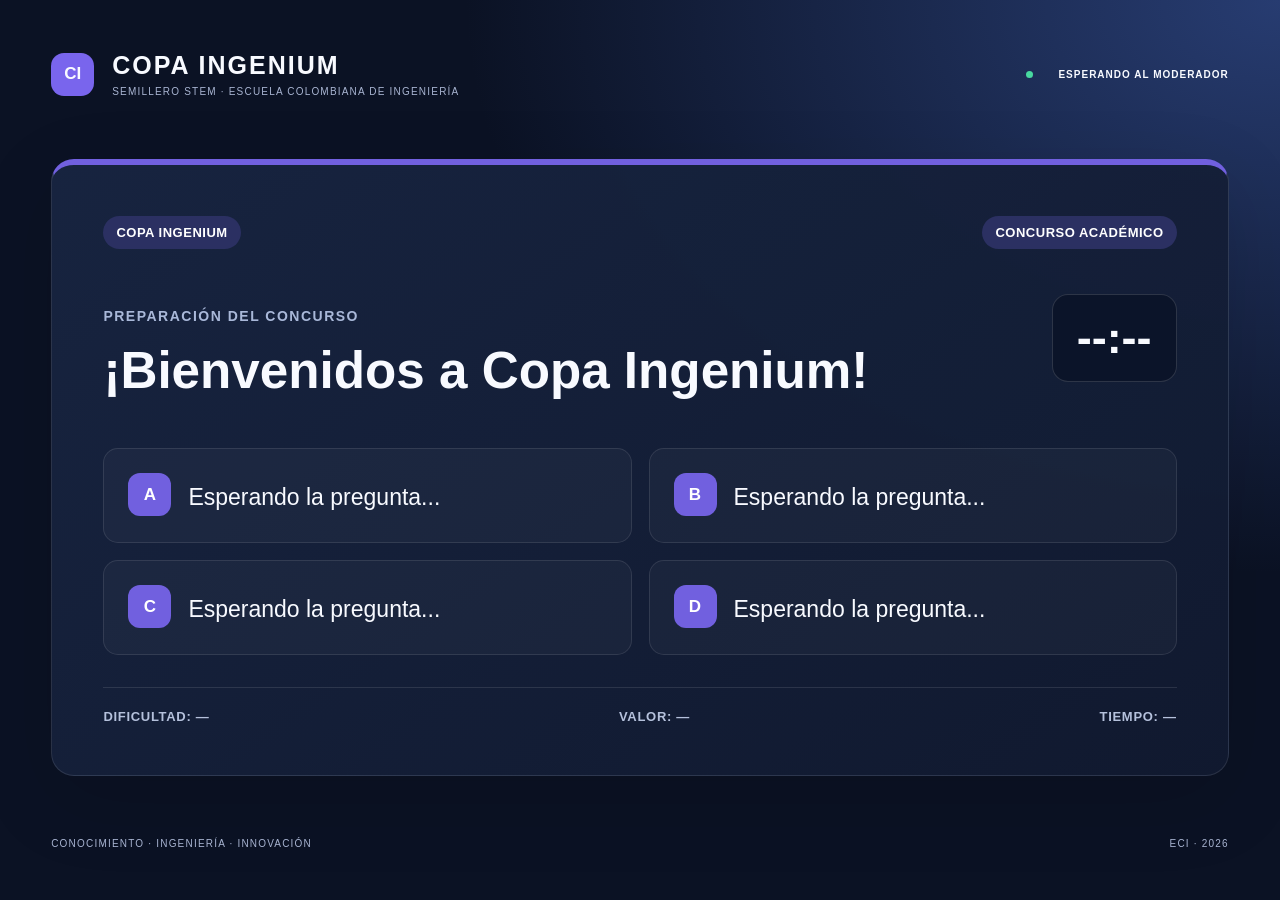
==== proyeccion.html @ 11585d3b "borrador final" ====
<!DOCTYPE html>
<html lang="es">
<head>
  <meta charset="UTF-8">
  <meta name="viewport" content="width=device-width, initial-scale=1">
  <meta name="theme-color" content="#101a33">
  <title>Copa Ingenium | Concurso en vivo</title>
  <link rel="stylesheet" href="css/styles.css">
  <script src="js/proyeccion.js" defer></script>
</head>
<body class="projection-body">
  <main class="projection-shell">
    <header class="projection-header">
      <div class="projection-brand">
        <div class="brand-icon">CI</div>
        <div>
          <h1>COPA INGENIUM</h1>
          <p>SEMILLERO STEM · ESCUELA COLOMBIANA DE INGENIERÍA</p>
        </div>
      </div>
      <div class="projection-live">
        <span class="status-dot"></span>
        <span id="proy-estado">ESPERANDO AL MODERADOR</span>
      </div>
    </header>

    <section class="projection-main" id="proy-tarjeta">
      <div class="projection-meta">
        <span id="proy-area">COPA INGENIUM</span>
        <span id="proy-tipo">CONCURSO ACADÉMICO</span>
      </div>

      <div class="projection-heading">
        <div>
          <p id="proy-enfrentamiento">PREPARACIÓN DEL CONCURSO</p>
          <h2 id="proy-pregunta">¡Bienvenidos a Copa Ingenium!</h2>
        </div>
        <div class="projection-timer" id="proy-cronometro">--:--</div>
      </div>

      <div class="projection-options" id="proy-opciones">
        <article class="projection-option">
          <span>A</span><p>Esperando la pregunta...</p>
        </article>
        <article class="projection-option">
          <span>B</span><p>Esperando la pregunta...</p>
        </article>
        <article class="projection-option">
          <span>C</span><p>Esperando la pregunta...</p>
        </article>
        <article class="projection-option">
          <span>D</span><p>Esperando la pregunta...</p>
        </article>
      </div>

      <footer class="projection-footer">
        <span id="proy-dificultad">DIFICULTAD: —</span>
        <span id="proy-puntos">VALOR: —</span>
        <span id="proy-tiempo">TIEMPO: —</span>
      </footer>
    </section>

    <footer class="projection-bottom">
      <span>CONOCIMIENTO · INGENIERÍA · INNOVACIÓN</span>
      <span>ECI · 2026</span>
    </footer>
  </main>
</body>
</html>
---- css/styles.css ----
:root {
  font-family: "Segoe UI", Arial, sans-serif;
  color: #17233f;
  background: #f4f6fb;
  font-synthesis: none;
  text-rendering: optimizeLegibility;
  -webkit-font-smoothing: antialiased;
  --ink: #17233f;
  --muted: #7b879e;
  --line: #e8ebf3;
  --purple: #7160df;
}

* {
  box-sizing: border-box;
}

body {
  margin: 0;
  min-width: 320px;
  min-height: 100vh;
}

button,
a {
  font: inherit;
}

button {
  cursor: pointer;
}

button:focus-visible,
a:focus-visible {
  outline: 3px solid #a79bff;
  outline-offset: 3px;
}

.app-shell {
  display: flex;
  min-height: 100vh;
}

/* MENÚ LATERAL */

.sidebar {
  width: 258px;
  flex-shrink: 0;
  display: flex;
  flex-direction: column;
  padding: 28px 17px 20px;
  color: white;
  background: #101a33;
}

.brand {
  display: flex;
  align-items: center;
  gap: 12px;
  padding: 0 5px 34px;
  color: white;
  text-decoration: none;
}

.brand-icon {
  width: 43px;
  height: 43px;
  display: grid;
  place-items: center;
  border-radius: 13px;
  background: #7965ed;
  font-size: 17px;
  font-weight: 800;
}

.brand h2 {
  margin: 0 0 5px;
  font-size: 14px;
  letter-spacing: 1px;
}

.brand span,
.eyebrow {
  font-size: 10px;
  font-weight: 700;
  letter-spacing: 1.5px;
}

.brand span {
  color: #929db8;
}

.menu-label {
  padding: 0 12px;
  margin-bottom: 12px;
  color: #7885a3;
  font-size: 10px;
  letter-spacing: 1.5px;
}

.navigation {
  display: grid;
  gap: 7px;
}

.nav-item {
  display: flex;
  align-items: center;
  gap: 12px;
  padding: 13px 12px;
  border: 0;
  border-radius: 10px;
  background: transparent;
  color: #aeb9d2;
  text-align: left;
  font-size: 12px;
  transition: background 0.2s;
}

.nav-item:hover {
  background: #1a2848;
  color: white;
}

.nav-item.active {
  color: white;
  background: var(--purple);
  box-shadow: 0 5px 16px #7965ed30;
}

.nav-icon {
  width: 19px;
  font-size: 17px;
  text-align: center;
}

.sidebar-footer {
  margin-top: auto;
  padding: 20px 7px 0;
  border-top: 1px solid #28334e;
  color: #aeb9d2;
  font-size: 10px;
  line-height: 2;
}

.sidebar-footer small {
  display: block;
  padding-left: 14px;
  color: #7885a3;
}

.status-dot {
  display: inline-block;
  width: 7px;
  height: 7px;
  margin-right: 7px;
  border-radius: 50%;
  background: #48d9a0;
}

/* CONTENIDO */

.main-content {
  flex: 1;
  min-width: 0;
  padding: 30px 36px 18px;
}

.topbar {
  display: flex;
  align-items: center;
  justify-content: space-between;
  gap: 15px;
  margin-bottom: 27px;
}

.topbar h1 {
  margin: 8px 0 0;
  font-size: 25px;
  letter-spacing: -0.8px;
}

.eyebrow {
  color: #7a68e9;
}

.admin-chip {
  display: flex;
  align-items: center;
  gap: 9px;
  padding: 7px 12px 7px 7px;
  border: 1px solid var(--line);
  border-radius: 30px;
  background: white;
  font-size: 11px;
  font-weight: 600;
}

.avatar {
  display: grid;
  place-items: center;
  width: 29px;
  height: 29px;
  border-radius: 50%;
  background: #eeeaff;
  color: #6b59d5;
  font-weight: 800;
}

/* TARJETA DE BIENVENIDA */

.welcome {
  position: relative;
  display: flex;
  align-items: center;
  justify-content: space-between;
  min-height: 230px;
  padding: 31px 35px;
  overflow: hidden;
  border-radius: 17px;
  color: white;
  background: linear-gradient(115deg, #26396b, #5747ac 70%, #7863df);
}

.welcome .eyebrow {
  color: #c6c0ff;
}

.welcome h2 {
  margin: 12px 0;
  font-size: clamp(24px, 3vw, 33px);
  line-height: 1.2;
  letter-spacing: -1px;
}

.welcome p {
  max-width: 470px;
  color: #d9def7;
  font-size: 12px;
  line-height: 1.8;
}

.welcome-symbol {
  padding-right: 18px;
  color: #ffffff20;
  font-size: clamp(64px, 10vw, 118px);
  font-weight: 900;
  letter-spacing: -9px;
  user-select: none;
}

.welcome-symbol span {
  color: #d0c7ff;
}

.primary-button {
  margin-top: 12px;
  padding: 12px 16px;
  border: 0;
  border-radius: 9px;
  background: white;
  color: #40318f;
  font-size: 11px;
  font-weight: 700;
}

.primary-button:hover {
  background: #eeeaff;
}

/* ESTADO DEL SISTEMA */

.section-heading {
  display: flex;
  align-items: center;
  justify-content: space-between;
  gap: 12px;
  margin: 29px 0 15px;
}

.section-heading h2,
.panel-title h2 {
  margin: 0 0 5px;
  font-size: 15px;
}

.section-heading p,
.muted {
  margin: 0;
  color: var(--muted);
  font-size: 11px;
}

.status-pill,
.coming-soon {
  padding: 8px 11px;
  border-radius: 20px;
  background: #e9f8f0;
  color: #20865c;
  font-size: 10px;
  font-weight: 700;
}

.stats-grid {
  display: grid;
  grid-template-columns: repeat(4, minmax(0, 1fr));
  gap: 14px;
}

.stat-card,
.panel-card {
  min-width: 0;
  border: 1px solid var(--line);
  border-radius: 13px;
  background: white;
  box-shadow: 0 4px 15px #24365a05;
}

.stat-card {
  padding: 17px;
}

.stat-icon {
  display: grid;
  place-items: center;
  width: 34px;
  height: 34px;
  border-radius: 10px;
  font-size: 17px;
}

.purple { background: #f0edff; color: #7964e9; }
.blue { background: #e8f3ff; color: #428bd6; }
.orange { background: #fff1e5; color: #df8a43; }
.green { background: #e6f8f0; color: #27a878; }

.stat-card p {
  margin: 15px 0 7px;
  color: #78849a;
  font-size: 11px;
}

.stat-card strong {
  display: block;
  font-size: 25px;
  letter-spacing: -0.5px;
  overflow-wrap: anywhere;
}

.stat-card .small-value {
  padding: 5px 0;
  font-size: 15px;
}

.stat-card small {
  display: block;
  margin-top: 8px;
  color: #99a2b4;
  font-size: 10px;
}

/* ACCESOS Y PREPARACIÓN */

.bottom-grid {
  display: grid;
  grid-template-columns: 1.2fr 0.8fr;
  gap: 15px;
  margin-top: 19px;
}

.panel-card {
  padding: 21px;
}

.panel-title {
  display: flex;
  align-items: center;
  justify-content: space-between;
  gap: 10px;
}

.panel-title > span {
  color: #a1a9ba;
  font-size: 10px;
}

.panel-card > .muted {
  margin: 8px 0 15px;
}

.quick-links {
  display: grid;
}

.quick-link {
  display: flex;
  align-items: center;
  gap: 12px;
  width: 100%;
  padding: 12px 0;
  border: 0;
  border-top: 1px solid #f0f1f6;
  background: white;
  color: var(--ink);
  text-align: left;
}

.quick-icon {
  display: grid;
  place-items: center;
  width: 34px;
  height: 34px;
  flex-shrink: 0;
  border-radius: 9px;
  background: #f1efff;
  color: #7160df;
  font-size: 17px;
}

.quick-text {
  display: grid;
  flex: 1;
  gap: 5px;
}

.quick-text strong {
  font-size: 11px;
}

.quick-text small {
  color: var(--muted);
  font-size: 10px;
}

.arrow {
  color: #8c7be9;
  font-size: 18px;
}

.check-row {
  display: flex;
  align-items: center;
  gap: 10px;
  padding: 13px 0;
  border-top: 1px solid #f0f1f6;
  font-size: 11px;
}

.check-row > span:nth-child(2) {
  flex: 1;
}

.check-row small {
  color: #939db1;
  font-size: 9px;
  text-align: right;
}

.check {
  display: grid;
  place-items: center;
  width: 23px;
  height: 23px;
  flex-shrink: 0;
  border-radius: 8px;
  font-size: 11px;
  font-weight: 700;
}

.check.complete {
  background: #e3f8ef;
  color: #219a6b;
}

.check.pending {
  background: #f0eff7;
  color: #8175b8;
}

/* PÁGINAS SECUNDARIAS */

.hidden {
  display: none !important;
}

.module-card {
  display: flex;
  flex-direction: column;
  align-items: center;
  justify-content: center;
  min-height: 390px;
  padding: 35px;
  border: 1px solid var(--line);
  border-radius: 17px;
  background: white;
  text-align: center;
}

.module-symbol {
  display: grid;
  place-items: center;
  width: 62px;
  height: 62px;
  margin-bottom: 20px;
  border-radius: 18px;
  background: #eeeaff;
  color: #7160df;
  font-size: 28px;
}

.module-card h2 {
  margin: 0 0 10px;
  font-size: 24px;
}

.module-card p {
  max-width: 420px;
  color: var(--muted);
  font-size: 12px;
  line-height: 1.8;
}

.coming-soon {
  margin-top: 12px;
  background: #f0edff;
  color: #6b59d5;
}

/* PIE DE PÁGINA */

.page-footer {
  margin-top: 25px;
  padding: 10px 0;
  color: #9aa3b6;
  font-size: 9px;
  letter-spacing: 0.6px;
  text-align: center;
}

/* DISEÑO ADAPTABLE */

@media (max-width: 1050px) {
  .main-content {
    padding: 25px 22px;
  }

  .sidebar {
    width: 220px;
  }

  .stats-grid {
    grid-template-columns: repeat(2, minmax(0, 1fr));
  }

  .bottom-grid {
    grid-template-columns: 1fr;
  }
}

@media (max-width: 650px) {
  .app-shell {
    flex-direction: column;
  }

  .sidebar {
    width: 100%;
    padding: 17px;
  }

  .brand {
    padding-bottom: 16px;
  }

  .menu-label,
  .sidebar-footer {
    display: none;
  }

  .navigation {
    display: flex;
    gap: 6px;
    overflow-x: auto;
  }

  .nav-item {
    flex: 0 0 auto;
    padding: 10px;
    white-space: nowrap;
  }

  .main-content {
    padding: 20px 14px;
  }

  .topbar h1 {
    font-size: 21px;
  }

  .welcome {
    padding: 24px 20px;
  }

  .welcome-symbol {
    display: none;
  }

  .stats-grid {
    gap: 9px;
  }

  .stat-card {
    padding: 13px;
  }

  .stat-card strong {
    font-size: 20px;
  }

  .stat-card .small-value {
    font-size: 13px;
  }

  .section-heading {
    align-items: flex-start;
  }
}


/* Banco de preguntas */

.question-stats {
  display: grid;
  grid-template-columns: repeat(4, minmax(0, 1fr));
  gap: 16px;
  margin-bottom: 24px;
}

.stat-card,
.panel {
  background: var(--card-bg, #ffffff);
  border: 1px solid var(--border-color, #e5e7eb);
  border-radius: 12px;
  padding: 20px;
  margin-bottom: 20px;
}

.stat-card span {
  display: block;
  font-size: 14px;
  color: #64748b;
  margin-bottom: 8px;
}

.stat-card strong {
  font-size: 28px;
}

.panel h2 {
  margin-top: 0;
  margin-bottom: 18px;
}

#form-pregunta label {
  display: block;
  font-weight: 600;
  margin: 14px 0 6px;
}

#form-pregunta input,
#form-pregunta textarea,
#form-pregunta select,
.filters input,
.filters select {
  box-sizing: border-box;
  width: 100%;
  padding: 11px;
  border: 1px solid #cbd5e1;
  border-radius: 8px;
  font: inherit;
  background: #ffffff;
  color: #1e293b;
}

#form-pregunta textarea {
  resize: vertical;
}

.form-grid {
  display: grid;
  grid-template-columns: 1fr 1fr;
  gap: 16px;
}

.form-actions {
  display: flex;
  gap: 10px;
  margin-top: 20px;
  flex-wrap: wrap;
}

.form-actions button,
.question-actions button {
  border: 0;
  border-radius: 8px;
  padding: 10px 15px;
  cursor: pointer;
  font: inherit;
}

#guardar-pregunta {
  background: #2563eb;
  color: white;
}

.secondary-btn {
  background: #e2e8f0;
  color: #1e293b;
}

.filters {
  display: grid;
  grid-template-columns: 2fr 1fr 1fr;
  gap: 12px;
  margin-bottom: 20px;
}

.question-item {
  border: 1px solid #e2e8f0;
  border-radius: 10px;
  padding: 16px;
  margin-bottom: 12px;
}

.question-item h3 {
  margin: 0 0 10px;
  font-size: 16px;
  white-space: pre-wrap;
}

.question-item p {
  white-space: pre-wrap;
  overflow-wrap: anywhere;
}

.question-meta {
  display: flex;
  flex-wrap: wrap;
  gap: 8px;
  margin: 10px 0;
  color: #475569;
  font-size: 13px;
}

.question-actions {
  display: flex;
  gap: 8px;
  margin-top: 12px;
}

.question-actions .edit-btn {
  background: #dbeafe;
  color: #1d4ed8;
}

.question-actions .delete-btn {
  background: #fee2e2;
  color: #b91c1c;
}

.empty-message {
  color: #64748b;
  text-align: center;
  padding: 20px 0;
}

.hidden {
  display: none !important;
}

@media (max-width: 800px) {
  .question-stats {
    grid-template-columns: repeat(2, minmax(0, 1fr));
  }

  .filters {
    grid-template-columns: 1fr;
  }
}

@media (max-width: 500px) {
  .form-grid {
    grid-template-columns: 1fr;
  }
}


/* FORMULARIO DE PREGUNTAS */
.option-field {
  margin: 14px 0;
}

.option-field input {
  width: 100%;
  box-sizing: border-box;
}

#respuesta-correcta {
  border-color: #16a34a;
}

.import-panel {
  margin: 20px 0;
  padding: 18px;
  border: 1px dashed #94a3b8;
  border-radius: 12px;
}

.import-panel h3 {
  margin-top: 0;
}

.import-panel input[type="file"] {
  display: block;
  max-width: 100%;
  margin: 12px 0;
}

#mensaje-importacion {
  overflow-wrap: anywhere;
}

/* TARJETAS DE PREGUNTAS */
.question-card {
  border: 1px solid #dbe2ea;
  border-left: 5px solid var(--category-color, #64748b);
  border-radius: 12px;
  padding: 18px;
  margin: 16px 0;
  background: var(--card-bg, #ffffff);
}

.question-card-header {
  display: flex;
  flex-wrap: wrap;
  align-items: center;
  gap: 8px;
  margin-bottom: 12px;
}

.category-badge,
.type-badge {
  display: inline-block;
  padding: 5px 10px;
  border-radius: 20px;
  font-size: 0.82rem;
  font-weight: 600;
}

.category-badge {
  color: var(--category-color, #334155);
  background: color-mix(in srgb, var(--category-color, #64748b) 12%, white);
}

.type-badge {
  background: #f1f5f9;
  color: #334155;
}

.question-card h3 {
  line-height: 1.5;
}

.question-options p {
  padding: 8px 10px;
  margin: 6px 0;
  border-radius: 6px;
  background: #f8fafc;
}

.question-options .correct-option {
  background: #dcfce7;
  color: #166534;
  border: 1px solid #86efac;
}

.question-meta,
.question-actions {
  display: flex;
  flex-wrap: wrap;
  gap: 10px;
  margin-top: 14px;
}

.question-meta span {
  font-size: 0.88rem;
  color: #475569;
}

.question-actions button {
  cursor: pointer;
}

#vista-previa-excel ul {
  max-height: 240px;
  overflow-y: auto;
  padding-left: 24px;
}

#vista-previa-excel li {
  margin: 6px 0;
  color: #b91c1c;
}


/* =========================================
   CONTROL DEL CONCURSO - COPA INGENIUM
========================================= */

.concurso-heading {
  display: flex;
  justify-content: space-between;
  align-items: center;
  gap: 16px;
  margin-bottom: 22px;
}

.concurso-heading h1 {
  margin: 8px 0;
}

.concurso-heading p {
  color: var(--muted);
  font-size: 12px;
  line-height: 1.6;
}

.concurso-stats {
  display: grid;
  grid-template-columns: repeat(4, minmax(0, 1fr));
  gap: 14px;
  margin-bottom: 20px;
}

.control-layout {
  display: grid;
  grid-template-columns: minmax(245px, 0.75fr) minmax(0, 1.5fr);
  gap: 18px;
  align-items: start;
}

.control-config label {
  display: block;
  margin: 16px 0 7px;
  font-size: 12px;
  font-weight: 700;
}

.control-config input,
.control-config select {
  width: 100%;
  min-width: 0;
  padding: 11px;
  border: 1px solid #dce2ed;
  border-radius: 8px;
  background: white;
  color: var(--ink);
  font: inherit;
}

.control-config input:focus,
.control-config select:focus {
  outline: 2px solid #b9b0ff;
  border-color: #7965ed;
}

.control-config h2,
.control-preview h2,
.control-bottom h2 {
  margin-top: 0;
}

.control-preview-top {
  display: flex;
  align-items: flex-start;
  justify-content: space-between;
  gap: 12px;
  margin-bottom: 20px;
}

.contest-question {
  --category-color: #7160df;
  padding: clamp(18px, 3vw, 30px);
  border: 1px solid #e2e6f0;
  border-top: 5px solid var(--category-color);
  border-radius: 15px;
  background: linear-gradient(145deg, #fff, #f8f9ff);
}

.contest-question-meta,
.contest-preview-footer {
  display: flex;
  flex-wrap: wrap;
  align-items: center;
  justify-content: space-between;
  gap: 10px;
}

.contest-question-meta span {
  padding: 7px 10px;
  border-radius: 20px;
  background: color-mix(in srgb, var(--category-color) 12%, white);
  color: var(--category-color);
  font-size: 10px;
  font-weight: 800;
}

#control-nivel-badge {
  background: #f0edff;
  color: #6853cb;
}

#control-enunciado {
  margin: 25px 0;
  font-size: clamp(20px, 2.5vw, 29px);
  line-height: 1.4;
  overflow-wrap: anywhere;
}

.contest-options {
  display: grid;
  grid-template-columns: repeat(2, minmax(0, 1fr));
  gap: 12px;
}

.contest-option {
  display: flex;
  align-items: flex-start;
  gap: 12px;
  min-height: 66px;
  padding: 15px;
  border: 1px solid #e0e5ef;
  border-radius: 11px;
  background: white;
  font-size: 13px;
  line-height: 1.5;
  overflow-wrap: anywhere;
}

.contest-option b {
  display: grid;
  place-items: center;
  flex: 0 0 29px;
  height: 29px;
  border-radius: 8px;
  background: color-mix(in srgb, var(--category-color) 12%, white);
  color: var(--category-color);
}

.contest-option span {
  padding-top: 4px;
}

.contest-preview-footer {
  margin-top: 22px;
  padding-top: 15px;
  border-top: 1px solid #e6e9f2;
  color: #66718a;
  font-size: 12px;
  font-weight: 700;
}

.control-actions,
.timer-actions {
  display: flex;
  flex-wrap: wrap;
  gap: 10px;
}

.control-actions {
  margin-top: 20px;
}

.control-actions button,
.timer-actions button {
  margin-top: 0;
}

.action-button {
  padding: 11px 15px;
  border: 0;
  border-radius: 9px;
  background: #7160df;
  color: white;
  font-weight: 700;
  font-size: 12px;
}

.action-button:hover {
  background: #5e4bc7;
}

.timer-panel,
.control-bottom {
  display: flex;
  align-items: center;
  justify-content: space-between;
  gap: 20px;
  margin-top: 18px;
}

.timer-panel h2 {
  margin: 10px 0 4px;
  font-size: 38px;
  font-variant-numeric: tabular-nums;
}

#control-respuesta {
  font-size: 14px;
  font-weight: 700;
}

#control-respuesta.revealed {
  color: #168454;
}

.contest-question[data-revealed="true"] .contest-option.correct-option {
  border-color: #22a06b;
  background: #e5f8ee;
  color: #146c43;
}

.contest-question[data-finished="true"] {
  border-color: #e9a23b;
}

@media (max-width: 1000px) {
  .control-layout {
    grid-template-columns: 1fr;
  }
}

@media (max-width: 700px) {
  .concurso-stats {
    grid-template-columns: repeat(2, minmax(0, 1fr));
  }

  .contest-options {
    grid-template-columns: 1fr;
  }

  .timer-panel,
  .control-bottom {
    align-items: flex-start;
    flex-direction: column;
  }

  .control-actions button,
  .timer-actions button {
    flex: 1 1 auto;
  }
}


/* =========================================
   PANTALLA DE PROYECCIÓN
========================================= */

.projection-body {
  min-height: 100vh;
  color: #f8faff;
  background:
    radial-gradient(ellipse at top right, #273c71 0, transparent 45%),
    #0b1224;
}

.projection-shell {
  width: min(1500px, 100%);
  min-height: 100vh;
  margin: 0 auto;
  padding: clamp(18px, 4vw, 55px);
  display: flex;
  flex-direction: column;
  justify-content: space-between;
  gap: 30px;
}

.projection-header,
.projection-brand,
.projection-live,
.projection-meta,
.projection-heading,
.projection-footer,
.projection-bottom {
  display: flex;
  align-items: center;
  justify-content: space-between;
  gap: 18px;
}

.projection-brand {
  justify-content: flex-start;
}

.projection-brand h1 {
  margin: 0 0 6px;
  font-size: clamp(17px, 2vw, 25px);
  letter-spacing: 2px;
}

.projection-brand p,
.projection-bottom {
  margin: 0;
  color: #a8b4d1;
  font-size: 10px;
  letter-spacing: 1.2px;
}

.projection-live {
  justify-content: flex-end;
  font-size: 10px;
  font-weight: 800;
  letter-spacing: 1px;
  text-align: right;
}

.projection-main {
  --projection-color: #7160df;
  padding: clamp(20px, 4vw, 55px);
  border: 1px solid #ffffff1b;
  border-top: 6px solid var(--projection-color);
  border-radius: 23px;
  background: linear-gradient(145deg, #182541f5, #111a30f5);
  box-shadow: 0 24px 80px #00000020;
}

.projection-meta span {
  padding: 9px 13px;
  border-radius: 30px;
  background: color-mix(in srgb, var(--projection-color) 24%, #15213b);
  color: #fff;
  font-size: clamp(10px, 1.2vw, 13px);
  font-weight: 800;
  letter-spacing: 0.5px;
}

.projection-heading {
  align-items: flex-start;
  margin: clamp(25px, 5vh, 50px) 0;
}

.projection-heading > div:first-child {
  flex: 1;
  min-width: 0;
}

.projection-heading > div:first-child > p {
  color: #a9b8d9;
  font-size: clamp(10px, 1.2vw, 14px);
  font-weight: 800;
  letter-spacing: 1.5px;
}

.projection-heading h2 {
  max-width: 1050px;
  margin: 12px 0 0;
  font-size: clamp(25px, 4vw, 52px);
  line-height: 1.28;
  overflow-wrap: anywhere;
}

.projection-timer {
  flex-shrink: 0;
  min-width: 125px;
  padding: 17px 20px;
  border: 1px solid #ffffff24;
  border-radius: 16px;
  background: #0b1429;
  font-size: clamp(26px, 4vw, 45px);
  font-weight: 900;
  font-variant-numeric: tabular-nums;
  text-align: center;
}

.projection-options {
  display: grid;
  grid-template-columns: repeat(2, minmax(0, 1fr));
  gap: 17px;
}

.projection-option {
  display: flex;
  align-items: flex-start;
  gap: 17px;
  min-height: 95px;
  padding: clamp(14px, 2vw, 24px);
  border: 1px solid #ffffff1a;
  border-radius: 15px;
  background: #ffffff08;
}

.projection-option > span {
  display: grid;
  place-items: center;
  flex: 0 0 43px;
  height: 43px;
  border-radius: 12px;
  background: var(--projection-color);
  color: white;
  font-size: 17px;
  font-weight: 900;
}

.projection-option p {
  margin: 8px 0 0;
  font-size: clamp(15px, 1.8vw, 23px);
  line-height: 1.45;
  overflow-wrap: anywhere;
}

.projection-option.correct-option {
  border-color: #3cce8a;
  background: #12633c45;
}

.projection-option.correct-option > span {
  background: #21a66a;
}

.projection-footer {
  flex-wrap: wrap;
  margin-top: 32px;
  padding-top: 21px;
  border-top: 1px solid #ffffff1b;
  color: #b5c1dc;
  font-size: clamp(10px, 1.2vw, 13px);
  font-weight: 800;
  letter-spacing: 0.7px;
}

.projection-bottom {
  flex-wrap: wrap;
}

@media (max-width: 650px) {
  .projection-header,
  .projection-heading {
    align-items: flex-start;
    flex-direction: column;
  }

  .projection-live {
    justify-content: flex-start;
  }

  .projection-timer {
    min-width: 100px;
  }

  .projection-options {
    grid-template-columns: 1fr;
  }
}

/* =========================================
   PROGRAMACIÓN AUTOMÁTICA - COPA INGENIUM
========================================= */

.programacion-resumen {
  display: grid;
  grid-template-columns: repeat(2, minmax(0, 1fr));
  gap: 12px;
  margin: 18px 0;
}

.programacion-resumen > div {
  display: flex;
  flex-direction: column;
  gap: 6px;
  padding: 14px;
  border: 1px solid var(--border-color, #dbe2ea);
  border-radius: 12px;
  background: var(--card-bg, #f8fafc);
}

.programacion-resumen strong {
  font-size: 1.5rem;
}

.programacion-criterios {
  margin: 8px 0 16px;
  padding: 12px;
  border-radius: 10px;
  background: var(--card-bg, #f8fafc);
  line-height: 1.7;
  overflow-wrap: anywhere;
}

#control-fase-actual,
#control-enfrentamiento-actual {
  display: block;
  margin: 6px 0 14px;
}

#control-excel {
  width: 100%;
  max-width: 100%;
  margin: 8px 0 12px;
}

#control-importar,
#control-sortear,
#control-avanzar-bloque {
  margin-top: 8px;
}

#control-sortear:disabled,
#control-avanzar-bloque:disabled {
  opacity: 0.5;
  cursor: not-allowed;
}

.control-config hr {
  margin: 20px 0;
  border: 0;
  border-top: 1px solid var(--border-color, #dbe2ea);
}

@media (max-width: 700px) {
  .programacion-resumen {
    grid-template-columns: 1fr;
  }
}
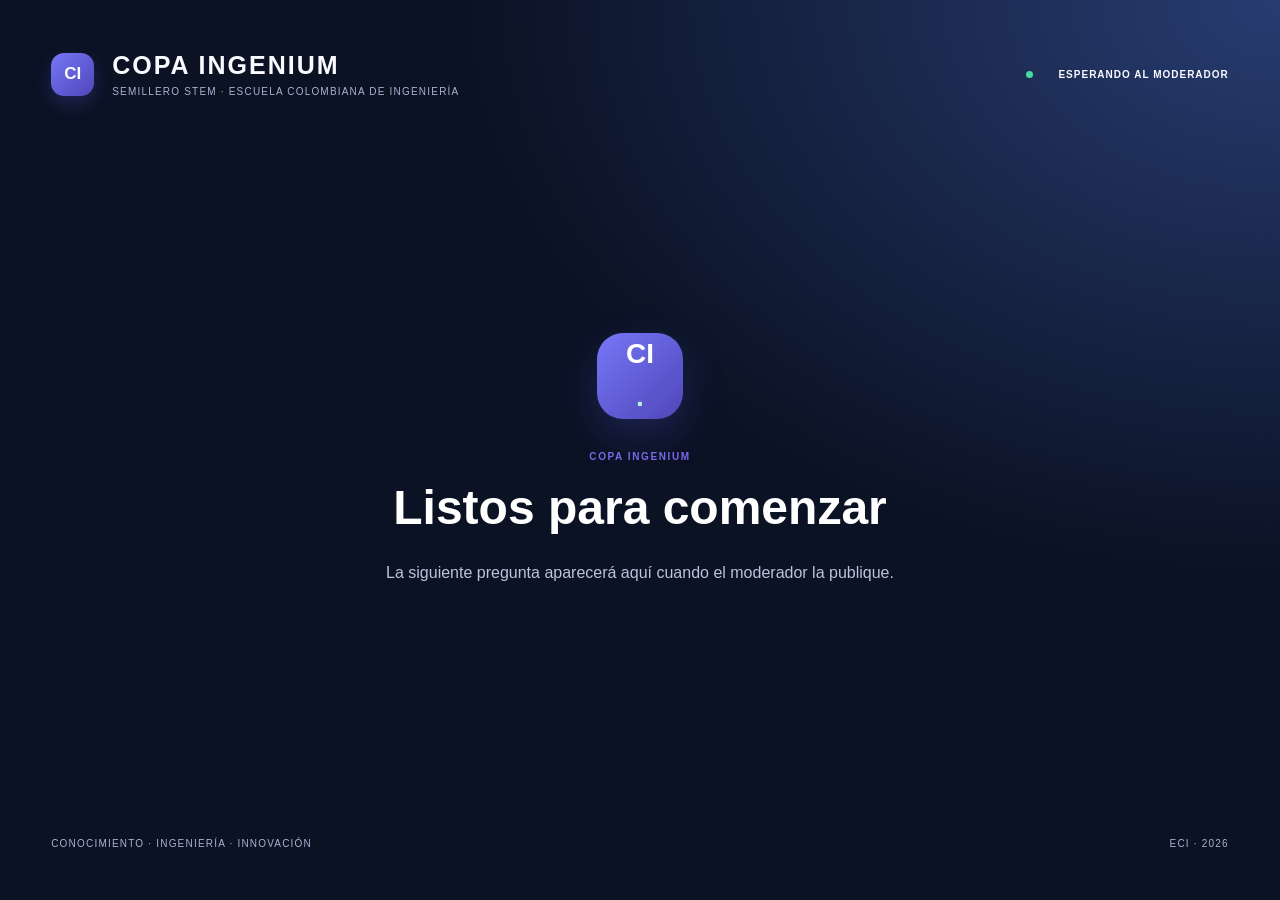
==== commit 7bf1d920: "final" ====
--- a/proyeccion.html
+++ b/proyeccion.html
@@ -25,7 +25,14 @@
       </div>
     </header>
 
-    <section class="projection-main" id="proy-tarjeta">
+    <section class="projection-waiting" id="proy-espera" aria-live="polite">
+      <div class="projection-waiting-mark">CI<span>.</span></div>
+      <p class="eyebrow">COPA INGENIUM</p>
+      <h2>Listos para comenzar</h2>
+      <p>La siguiente pregunta aparecerá aquí cuando el moderador la publique.</p>
+    </section>
+
+    <section class="projection-main" id="proy-tarjeta" hidden>
       <div class="projection-meta">
         <span id="proy-area">COPA INGENIUM</span>
         <span id="proy-tipo">CONCURSO ACADÉMICO</span>
--- a/css/styles.css
+++ b/css/styles.css
@@ -1,1433 +1,11 @@
+/* Punto de entrada CSS: conserva este archivo enlazado desde index.html y proyeccion.html. */
+@import url("base.css");
+@import url("layout.css");
+@import url("inicio.css");
+@import url("preguntas.css");
+@import url("concurso.css");
+@import url("proyeccion.css");
+@import url("programacion.css");
+@import url("efectos.css");
 
-:root {
-  font-family: "Segoe UI", Arial, sans-serif;
-  color: #17233f;
-  background: #f4f6fb;
-  font-synthesis: none;
-  text-rendering: optimizeLegibility;
-  -webkit-font-smoothing: antialiased;
-  --ink: #17233f;
-  --muted: #7b879e;
-  --line: #e8ebf3;
-  --purple: #7160df;
-}
-
-* {
-  box-sizing: border-box;
-}
-
-body {
-  margin: 0;
-  min-width: 320px;
-  min-height: 100vh;
-}
-
-button,
-a {
-  font: inherit;
-}
-
-button {
-  cursor: pointer;
-}
-
-button:focus-visible,
-a:focus-visible {
-  outline: 3px solid #a79bff;
-  outline-offset: 3px;
-}
-
-.app-shell {
-  display: flex;
-  min-height: 100vh;
-}
-
-/* MENÚ LATERAL */
-
-.sidebar {
-  width: 258px;
-  flex-shrink: 0;
-  display: flex;
-  flex-direction: column;
-  padding: 28px 17px 20px;
-  color: white;
-  background: #101a33;
-}
-
-.brand {
-  display: flex;
-  align-items: center;
-  gap: 12px;
-  padding: 0 5px 34px;
-  color: white;
-  text-decoration: none;
-}
-
-.brand-icon {
-  width: 43px;
-  height: 43px;
-  display: grid;
-  place-items: center;
-  border-radius: 13px;
-  background: #7965ed;
-  font-size: 17px;
-  font-weight: 800;
-}
-
-.brand h2 {
-  margin: 0 0 5px;
-  font-size: 14px;
-  letter-spacing: 1px;
-}
-
-.brand span,
-.eyebrow {
-  font-size: 10px;
-  font-weight: 700;
-  letter-spacing: 1.5px;
-}
-
-.brand span {
-  color: #929db8;
-}
-
-.menu-label {
-  padding: 0 12px;
-  margin-bottom: 12px;
-  color: #7885a3;
-  font-size: 10px;
-  letter-spacing: 1.5px;
-}
-
-.navigation {
-  display: grid;
-  gap: 7px;
-}
-
-.nav-item {
-  display: flex;
-  align-items: center;
-  gap: 12px;
-  padding: 13px 12px;
-  border: 0;
-  border-radius: 10px;
-  background: transparent;
-  color: #aeb9d2;
-  text-align: left;
-  font-size: 12px;
-  transition: background 0.2s;
-}
-
-.nav-item:hover {
-  background: #1a2848;
-  color: white;
-}
-
-.nav-item.active {
-  color: white;
-  background: var(--purple);
-  box-shadow: 0 5px 16px #7965ed30;
-}
-
-.nav-icon {
-  width: 19px;
-  font-size: 17px;
-  text-align: center;
-}
-
-.sidebar-footer {
-  margin-top: auto;
-  padding: 20px 7px 0;
-  border-top: 1px solid #28334e;
-  color: #aeb9d2;
-  font-size: 10px;
-  line-height: 2;
-}
-
-.sidebar-footer small {
-  display: block;
-  padding-left: 14px;
-  color: #7885a3;
-}
-
-.status-dot {
-  display: inline-block;
-  width: 7px;
-  height: 7px;
-  margin-right: 7px;
-  border-radius: 50%;
-  background: #48d9a0;
-}
-
-/* CONTENIDO */
-
-.main-content {
-  flex: 1;
-  min-width: 0;
-  padding: 30px 36px 18px;
-}
-
-.topbar {
-  display: flex;
-  align-items: center;
-  justify-content: space-between;
-  gap: 15px;
-  margin-bottom: 27px;
-}
-
-.topbar h1 {
-  margin: 8px 0 0;
-  font-size: 25px;
-  letter-spacing: -0.8px;
-}
-
-.eyebrow {
-  color: #7a68e9;
-}
-
-.admin-chip {
-  display: flex;
-  align-items: center;
-  gap: 9px;
-  padding: 7px 12px 7px 7px;
-  border: 1px solid var(--line);
-  border-radius: 30px;
-  background: white;
-  font-size: 11px;
-  font-weight: 600;
-}
-
-.avatar {
-  display: grid;
-  place-items: center;
-  width: 29px;
-  height: 29px;
-  border-radius: 50%;
-  background: #eeeaff;
-  color: #6b59d5;
-  font-weight: 800;
-}
-
-/* TARJETA DE BIENVENIDA */
-
-.welcome {
-  position: relative;
-  display: flex;
-  align-items: center;
-  justify-content: space-between;
-  min-height: 230px;
-  padding: 31px 35px;
-  overflow: hidden;
-  border-radius: 17px;
-  color: white;
-  background: linear-gradient(115deg, #26396b, #5747ac 70%, #7863df);
-}
-
-.welcome .eyebrow {
-  color: #c6c0ff;
-}
-
-.welcome h2 {
-  margin: 12px 0;
-  font-size: clamp(24px, 3vw, 33px);
-  line-height: 1.2;
-  letter-spacing: -1px;
-}
-
-.welcome p {
-  max-width: 470px;
-  color: #d9def7;
-  font-size: 12px;
-  line-height: 1.8;
-}
-
-.welcome-symbol {
-  padding-right: 18px;
-  color: #ffffff20;
-  font-size: clamp(64px, 10vw, 118px);
-  font-weight: 900;
-  letter-spacing: -9px;
-  user-select: none;
-}
-
-.welcome-symbol span {
-  color: #d0c7ff;
-}
-
-.primary-button {
-  margin-top: 12px;
-  padding: 12px 16px;
-  border: 0;
-  border-radius: 9px;
-  background: white;
-  color: #40318f;
-  font-size: 11px;
-  font-weight: 700;
-}
-
-.primary-button:hover {
-  background: #eeeaff;
-}
-
-/* ESTADO DEL SISTEMA */
-
-.section-heading {
-  display: flex;
-  align-items: center;
-  justify-content: space-between;
-  gap: 12px;
-  margin: 29px 0 15px;
-}
-
-.section-heading h2,
-.panel-title h2 {
-  margin: 0 0 5px;
-  font-size: 15px;
-}
-
-.section-heading p,
-.muted {
-  margin: 0;
-  color: var(--muted);
-  font-size: 11px;
-}
-
-.status-pill,
-.coming-soon {
-  padding: 8px 11px;
-  border-radius: 20px;
-  background: #e9f8f0;
-  color: #20865c;
-  font-size: 10px;
-  font-weight: 700;
-}
-
-.stats-grid {
-  display: grid;
-  grid-template-columns: repeat(4, minmax(0, 1fr));
-  gap: 14px;
-}
-
-.stat-card,
-.panel-card {
-  min-width: 0;
-  border: 1px solid var(--line);
-  border-radius: 13px;
-  background: white;
-  box-shadow: 0 4px 15px #24365a05;
-}
-
-.stat-card {
-  padding: 17px;
-}
-
-.stat-icon {
-  display: grid;
-  place-items: center;
-  width: 34px;
-  height: 34px;
-  border-radius: 10px;
-  font-size: 17px;
-}
-
-.purple { background: #f0edff; color: #7964e9; }
-.blue { background: #e8f3ff; color: #428bd6; }
-.orange { background: #fff1e5; color: #df8a43; }
-.green { background: #e6f8f0; color: #27a878; }
-
-.stat-card p {
-  margin: 15px 0 7px;
-  color: #78849a;
-  font-size: 11px;
-}
-
-.stat-card strong {
-  display: block;
-  font-size: 25px;
-  letter-spacing: -0.5px;
-  overflow-wrap: anywhere;
-}
-
-.stat-card .small-value {
-  padding: 5px 0;
-  font-size: 15px;
-}
-
-.stat-card small {
-  display: block;
-  margin-top: 8px;
-  color: #99a2b4;
-  font-size: 10px;
-}
-
-/* ACCESOS Y PREPARACIÓN */
-
-.bottom-grid {
-  display: grid;
-  grid-template-columns: 1.2fr 0.8fr;
-  gap: 15px;
-  margin-top: 19px;
-}
-
-.panel-card {
-  padding: 21px;
-}
-
-.panel-title {
-  display: flex;
-  align-items: center;
-  justify-content: space-between;
-  gap: 10px;
-}
-
-.panel-title > span {
-  color: #a1a9ba;
-  font-size: 10px;
-}
-
-.panel-card > .muted {
-  margin: 8px 0 15px;
-}
-
-.quick-links {
-  display: grid;
-}
-
-.quick-link {
-  display: flex;
-  align-items: center;
-  gap: 12px;
-  width: 100%;
-  padding: 12px 0;
-  border: 0;
-  border-top: 1px solid #f0f1f6;
-  background: white;
-  color: var(--ink);
-  text-align: left;
-}
-
-.quick-icon {
-  display: grid;
-  place-items: center;
-  width: 34px;
-  height: 34px;
-  flex-shrink: 0;
-  border-radius: 9px;
-  background: #f1efff;
-  color: #7160df;
-  font-size: 17px;
-}
-
-.quick-text {
-  display: grid;
-  flex: 1;
-  gap: 5px;
-}
-
-.quick-text strong {
-  font-size: 11px;
-}
-
-.quick-text small {
-  color: var(--muted);
-  font-size: 10px;
-}
-
-.arrow {
-  color: #8c7be9;
-  font-size: 18px;
-}
-
-.check-row {
-  display: flex;
-  align-items: center;
-  gap: 10px;
-  padding: 13px 0;
-  border-top: 1px solid #f0f1f6;
-  font-size: 11px;
-}
-
-.check-row > span:nth-child(2) {
-  flex: 1;
-}
-
-.check-row small {
-  color: #939db1;
-  font-size: 9px;
-  text-align: right;
-}
-
-.check {
-  display: grid;
-  place-items: center;
-  width: 23px;
-  height: 23px;
-  flex-shrink: 0;
-  border-radius: 8px;
-  font-size: 11px;
-  font-weight: 700;
-}
-
-.check.complete {
-  background: #e3f8ef;
-  color: #219a6b;
-}
-
-.check.pending {
-  background: #f0eff7;
-  color: #8175b8;
-}
-
-/* PÁGINAS SECUNDARIAS */
-
-.hidden {
-  display: none !important;
-}
-
-.module-card {
-  display: flex;
-  flex-direction: column;
-  align-items: center;
-  justify-content: center;
-  min-height: 390px;
-  padding: 35px;
-  border: 1px solid var(--line);
-  border-radius: 17px;
-  background: white;
-  text-align: center;
-}
-
-.module-symbol {
-  display: grid;
-  place-items: center;
-  width: 62px;
-  height: 62px;
-  margin-bottom: 20px;
-  border-radius: 18px;
-  background: #eeeaff;
-  color: #7160df;
-  font-size: 28px;
-}
-
-.module-card h2 {
-  margin: 0 0 10px;
-  font-size: 24px;
-}
-
-.module-card p {
-  max-width: 420px;
-  color: var(--muted);
-  font-size: 12px;
-  line-height: 1.8;
-}
-
-.coming-soon {
-  margin-top: 12px;
-  background: #f0edff;
-  color: #6b59d5;
-}
-
-/* PIE DE PÁGINA */
-
-.page-footer {
-  margin-top: 25px;
-  padding: 10px 0;
-  color: #9aa3b6;
-  font-size: 9px;
-  letter-spacing: 0.6px;
-  text-align: center;
-}
-
-/* DISEÑO ADAPTABLE */
-
-@media (max-width: 1050px) {
-  .main-content {
-    padding: 25px 22px;
-  }
-
-  .sidebar {
-    width: 220px;
-  }
-
-  .stats-grid {
-    grid-template-columns: repeat(2, minmax(0, 1fr));
-  }
-
-  .bottom-grid {
-    grid-template-columns: 1fr;
-  }
-}
-
-@media (max-width: 650px) {
-  .app-shell {
-    flex-direction: column;
-  }
-
-  .sidebar {
-    width: 100%;
-    padding: 17px;
-  }
-
-  .brand {
-    padding-bottom: 16px;
-  }
-
-  .menu-label,
-  .sidebar-footer {
-    display: none;
-  }
-
-  .navigation {
-    display: flex;
-    gap: 6px;
-    overflow-x: auto;
-  }
-
-  .nav-item {
-    flex: 0 0 auto;
-    padding: 10px;
-    white-space: nowrap;
-  }
-
-  .main-content {
-    padding: 20px 14px;
-  }
-
-  .topbar h1 {
-    font-size: 21px;
-  }
-
-  .welcome {
-    padding: 24px 20px;
-  }
-
-  .welcome-symbol {
-    display: none;
-  }
-
-  .stats-grid {
-    gap: 9px;
-  }
-
-  .stat-card {
-    padding: 13px;
-  }
-
-  .stat-card strong {
-    font-size: 20px;
-  }
-
-  .stat-card .small-value {
-    font-size: 13px;
-  }
-
-  .section-heading {
-    align-items: flex-start;
-  }
-}
-
-
-/* Banco de preguntas */
-
-.question-stats {
-  display: grid;
-  grid-template-columns: repeat(4, minmax(0, 1fr));
-  gap: 16px;
-  margin-bottom: 24px;
-}
-
-.stat-card,
-.panel {
-  background: var(--card-bg, #ffffff);
-  border: 1px solid var(--border-color, #e5e7eb);
-  border-radius: 12px;
-  padding: 20px;
-  margin-bottom: 20px;
-}
-
-.stat-card span {
-  display: block;
-  font-size: 14px;
-  color: #64748b;
-  margin-bottom: 8px;
-}
-
-.stat-card strong {
-  font-size: 28px;
-}
-
-.panel h2 {
-  margin-top: 0;
-  margin-bottom: 18px;
-}
-
-#form-pregunta label {
-  display: block;
-  font-weight: 600;
-  margin: 14px 0 6px;
-}
-
-#form-pregunta input,
-#form-pregunta textarea,
-#form-pregunta select,
-.filters input,
-.filters select {
-  box-sizing: border-box;
-  width: 100%;
-  padding: 11px;
-  border: 1px solid #cbd5e1;
-  border-radius: 8px;
-  font: inherit;
-  background: #ffffff;
-  color: #1e293b;
-}
-
-#form-pregunta textarea {
-  resize: vertical;
-}
-
-.form-grid {
-  display: grid;
-  grid-template-columns: 1fr 1fr;
-  gap: 16px;
-}
-
-.form-actions {
-  display: flex;
-  gap: 10px;
-  margin-top: 20px;
-  flex-wrap: wrap;
-}
-
-.form-actions button,
-.question-actions button {
-  border: 0;
-  border-radius: 8px;
-  padding: 10px 15px;
-  cursor: pointer;
-  font: inherit;
-}
-
-#guardar-pregunta {
-  background: #2563eb;
-  color: white;
-}
-
-.secondary-btn {
-  background: #e2e8f0;
-  color: #1e293b;
-}
-
-.filters {
-  display: grid;
-  grid-template-columns: 2fr 1fr 1fr;
-  gap: 12px;
-  margin-bottom: 20px;
-}
-
-.question-item {
-  border: 1px solid #e2e8f0;
-  border-radius: 10px;
-  padding: 16px;
-  margin-bottom: 12px;
-}
-
-.question-item h3 {
-  margin: 0 0 10px;
-  font-size: 16px;
-  white-space: pre-wrap;
-}
-
-.question-item p {
-  white-space: pre-wrap;
-  overflow-wrap: anywhere;
-}
-
-.question-meta {
-  display: flex;
-  flex-wrap: wrap;
-  gap: 8px;
-  margin: 10px 0;
-  color: #475569;
-  font-size: 13px;
-}
-
-.question-actions {
-  display: flex;
-  gap: 8px;
-  margin-top: 12px;
-}
-
-.question-actions .edit-btn {
-  background: #dbeafe;
-  color: #1d4ed8;
-}
-
-.question-actions .delete-btn {
-  background: #fee2e2;
-  color: #b91c1c;
-}
-
-.empty-message {
-  color: #64748b;
-  text-align: center;
-  padding: 20px 0;
-}
-
-.hidden {
-  display: none !important;
-}
-
-@media (max-width: 800px) {
-  .question-stats {
-    grid-template-columns: repeat(2, minmax(0, 1fr));
-  }
-
-  .filters {
-    grid-template-columns: 1fr;
-  }
-}
-
-@media (max-width: 500px) {
-  .form-grid {
-    grid-template-columns: 1fr;
-  }
-}
-
-
-/* FORMULARIO DE PREGUNTAS */
-.option-field {
-  margin: 14px 0;
-}
-
-.option-field input {
-  width: 100%;
-  box-sizing: border-box;
-}
-
-#respuesta-correcta {
-  border-color: #16a34a;
-}
-
-.import-panel {
-  margin: 20px 0;
-  padding: 18px;
-  border: 1px dashed #94a3b8;
-  border-radius: 12px;
-}
-
-.import-panel h3 {
-  margin-top: 0;
-}
-
-.import-panel input[type="file"] {
-  display: block;
-  max-width: 100%;
-  margin: 12px 0;
-}
-
-#mensaje-importacion {
-  overflow-wrap: anywhere;
-}
-
-/* TARJETAS DE PREGUNTAS */
-.question-card {
-  border: 1px solid #dbe2ea;
-  border-left: 5px solid var(--category-color, #64748b);
-  border-radius: 12px;
-  padding: 18px;
-  margin: 16px 0;
-  background: var(--card-bg, #ffffff);
-}
-
-.question-card-header {
-  display: flex;
-  flex-wrap: wrap;
-  align-items: center;
-  gap: 8px;
-  margin-bottom: 12px;
-}
-
-.category-badge,
-.type-badge {
-  display: inline-block;
-  padding: 5px 10px;
-  border-radius: 20px;
-  font-size: 0.82rem;
-  font-weight: 600;
-}
-
-.category-badge {
-  color: var(--category-color, #334155);
-  background: color-mix(in srgb, var(--category-color, #64748b) 12%, white);
-}
-
-.type-badge {
-  background: #f1f5f9;
-  color: #334155;
-}
-
-.question-card h3 {
-  line-height: 1.5;
-}
-
-.question-options p {
-  padding: 8px 10px;
-  margin: 6px 0;
-  border-radius: 6px;
-  background: #f8fafc;
-}
-
-.question-options .correct-option {
-  background: #dcfce7;
-  color: #166534;
-  border: 1px solid #86efac;
-}
-
-.question-meta,
-.question-actions {
-  display: flex;
-  flex-wrap: wrap;
-  gap: 10px;
-  margin-top: 14px;
-}
-
-.question-meta span {
-  font-size: 0.88rem;
-  color: #475569;
-}
-
-.question-actions button {
-  cursor: pointer;
-}
-
-#vista-previa-excel ul {
-  max-height: 240px;
-  overflow-y: auto;
-  padding-left: 24px;
-}
-
-#vista-previa-excel li {
-  margin: 6px 0;
-  color: #b91c1c;
-}
-
-
-/* =========================================
-   CONTROL DEL CONCURSO - COPA INGENIUM
-========================================= */
-
-.concurso-heading {
-  display: flex;
-  justify-content: space-between;
-  align-items: center;
-  gap: 16px;
-  margin-bottom: 22px;
-}
-
-.concurso-heading h1 {
-  margin: 8px 0;
-}
-
-.concurso-heading p {
-  color: var(--muted);
-  font-size: 12px;
-  line-height: 1.6;
-}
-
-.concurso-stats {
-  display: grid;
-  grid-template-columns: repeat(4, minmax(0, 1fr));
-  gap: 14px;
-  margin-bottom: 20px;
-}
-
-.control-layout {
-  display: grid;
-  grid-template-columns: minmax(245px, 0.75fr) minmax(0, 1.5fr);
-  gap: 18px;
-  align-items: start;
-}
-
-.control-config label {
-  display: block;
-  margin: 16px 0 7px;
-  font-size: 12px;
-  font-weight: 700;
-}
-
-.control-config input,
-.control-config select {
-  width: 100%;
-  min-width: 0;
-  padding: 11px;
-  border: 1px solid #dce2ed;
-  border-radius: 8px;
-  background: white;
-  color: var(--ink);
-  font: inherit;
-}
-
-.control-config input:focus,
-.control-config select:focus {
-  outline: 2px solid #b9b0ff;
-  border-color: #7965ed;
-}
-
-.control-config h2,
-.control-preview h2,
-.control-bottom h2 {
-  margin-top: 0;
-}
-
-.control-preview-top {
-  display: flex;
-  align-items: flex-start;
-  justify-content: space-between;
-  gap: 12px;
-  margin-bottom: 20px;
-}
-
-.contest-question {
-  --category-color: #7160df;
-  padding: clamp(18px, 3vw, 30px);
-  border: 1px solid #e2e6f0;
-  border-top: 5px solid var(--category-color);
-  border-radius: 15px;
-  background: linear-gradient(145deg, #fff, #f8f9ff);
-}
-
-.contest-question-meta,
-.contest-preview-footer {
-  display: flex;
-  flex-wrap: wrap;
-  align-items: center;
-  justify-content: space-between;
-  gap: 10px;
-}
-
-.contest-question-meta span {
-  padding: 7px 10px;
-  border-radius: 20px;
-  background: color-mix(in srgb, var(--category-color) 12%, white);
-  color: var(--category-color);
-  font-size: 10px;
-  font-weight: 800;
-}
-
-#control-nivel-badge {
-  background: #f0edff;
-  color: #6853cb;
-}
-
-#control-enunciado {
-  margin: 25px 0;
-  font-size: clamp(20px, 2.5vw, 29px);
-  line-height: 1.4;
-  overflow-wrap: anywhere;
-}
-
-.contest-options {
-  display: grid;
-  grid-template-columns: repeat(2, minmax(0, 1fr));
-  gap: 12px;
-}
-
-.contest-option {
-  display: flex;
-  align-items: flex-start;
-  gap: 12px;
-  min-height: 66px;
-  padding: 15px;
-  border: 1px solid #e0e5ef;
-  border-radius: 11px;
-  background: white;
-  font-size: 13px;
-  line-height: 1.5;
-  overflow-wrap: anywhere;
-}
-
-.contest-option b {
-  display: grid;
-  place-items: center;
-  flex: 0 0 29px;
-  height: 29px;
-  border-radius: 8px;
-  background: color-mix(in srgb, var(--category-color) 12%, white);
-  color: var(--category-color);
-}
-
-.contest-option span {
-  padding-top: 4px;
-}
-
-.contest-preview-footer {
-  margin-top: 22px;
-  padding-top: 15px;
-  border-top: 1px solid #e6e9f2;
-  color: #66718a;
-  font-size: 12px;
-  font-weight: 700;
-}
-
-.control-actions,
-.timer-actions {
-  display: flex;
-  flex-wrap: wrap;
-  gap: 10px;
-}
-
-.control-actions {
-  margin-top: 20px;
-}
-
-.control-actions button,
-.timer-actions button {
-  margin-top: 0;
-}
-
-.action-button {
-  padding: 11px 15px;
-  border: 0;
-  border-radius: 9px;
-  background: #7160df;
-  color: white;
-  font-weight: 700;
-  font-size: 12px;
-}
-
-.action-button:hover {
-  background: #5e4bc7;
-}
-
-.timer-panel,
-.control-bottom {
-  display: flex;
-  align-items: center;
-  justify-content: space-between;
-  gap: 20px;
-  margin-top: 18px;
-}
-
-.timer-panel h2 {
-  margin: 10px 0 4px;
-  font-size: 38px;
-  font-variant-numeric: tabular-nums;
-}
-
-#control-respuesta {
-  font-size: 14px;
-  font-weight: 700;
-}
-
-#control-respuesta.revealed {
-  color: #168454;
-}
-
-.contest-question[data-revealed="true"] .contest-option.correct-option {
-  border-color: #22a06b;
-  background: #e5f8ee;
-  color: #146c43;
-}
-
-.contest-question[data-finished="true"] {
-  border-color: #e9a23b;
-}
-
-@media (max-width: 1000px) {
-  .control-layout {
-    grid-template-columns: 1fr;
-  }
-}
-
-@media (max-width: 700px) {
-  .concurso-stats {
-    grid-template-columns: repeat(2, minmax(0, 1fr));
-  }
-
-  .contest-options {
-    grid-template-columns: 1fr;
-  }
-
-  .timer-panel,
-  .control-bottom {
-    align-items: flex-start;
-    flex-direction: column;
-  }
-
-  .control-actions button,
-  .timer-actions button {
-    flex: 1 1 auto;
-  }
-}
-
-
-/* =========================================
-   PANTALLA DE PROYECCIÓN
-========================================= */
-
-.projection-body {
-  min-height: 100vh;
-  color: #f8faff;
-  background:
-    radial-gradient(ellipse at top right, #273c71 0, transparent 45%),
-    #0b1224;
-}
-
-.projection-shell {
-  width: min(1500px, 100%);
-  min-height: 100vh;
-  margin: 0 auto;
-  padding: clamp(18px, 4vw, 55px);
-  display: flex;
-  flex-direction: column;
-  justify-content: space-between;
-  gap: 30px;
-}
-
-.projection-header,
-.projection-brand,
-.projection-live,
-.projection-meta,
-.projection-heading,
-.projection-footer,
-.projection-bottom {
-  display: flex;
-  align-items: center;
-  justify-content: space-between;
-  gap: 18px;
-}
-
-.projection-brand {
-  justify-content: flex-start;
-}
-
-.projection-brand h1 {
-  margin: 0 0 6px;
-  font-size: clamp(17px, 2vw, 25px);
-  letter-spacing: 2px;
-}
-
-.projection-brand p,
-.projection-bottom {
-  margin: 0;
-  color: #a8b4d1;
-  font-size: 10px;
-  letter-spacing: 1.2px;
-}
-
-.projection-live {
-  justify-content: flex-end;
-  font-size: 10px;
-  font-weight: 800;
-  letter-spacing: 1px;
-  text-align: right;
-}
-
-.projection-main {
-  --projection-color: #7160df;
-  padding: clamp(20px, 4vw, 55px);
-  border: 1px solid #ffffff1b;
-  border-top: 6px solid var(--projection-color);
-  border-radius: 23px;
-  background: linear-gradient(145deg, #182541f5, #111a30f5);
-  box-shadow: 0 24px 80px #00000020;
-}
-
-.projection-meta span {
-  padding: 9px 13px;
-  border-radius: 30px;
-  background: color-mix(in srgb, var(--projection-color) 24%, #15213b);
-  color: #fff;
-  font-size: clamp(10px, 1.2vw, 13px);
-  font-weight: 800;
-  letter-spacing: 0.5px;
-}
-
-.projection-heading {
-  align-items: flex-start;
-  margin: clamp(25px, 5vh, 50px) 0;
-}
-
-.projection-heading > div:first-child {
-  flex: 1;
-  min-width: 0;
-}
-
-.projection-heading > div:first-child > p {
-  color: #a9b8d9;
-  font-size: clamp(10px, 1.2vw, 14px);
-  font-weight: 800;
-  letter-spacing: 1.5px;
-}
-
-.projection-heading h2 {
-  max-width: 1050px;
-  margin: 12px 0 0;
-  font-size: clamp(25px, 4vw, 52px);
-  line-height: 1.28;
-  overflow-wrap: anywhere;
-}
-
-.projection-timer {
-  flex-shrink: 0;
-  min-width: 125px;
-  padding: 17px 20px;
-  border: 1px solid #ffffff24;
-  border-radius: 16px;
-  background: #0b1429;
-  font-size: clamp(26px, 4vw, 45px);
-  font-weight: 900;
-  font-variant-numeric: tabular-nums;
-  text-align: center;
-}
-
-.projection-options {
-  display: grid;
-  grid-template-columns: repeat(2, minmax(0, 1fr));
-  gap: 17px;
-}
-
-.projection-option {
-  display: flex;
-  align-items: flex-start;
-  gap: 17px;
-  min-height: 95px;
-  padding: clamp(14px, 2vw, 24px);
-  border: 1px solid #ffffff1a;
-  border-radius: 15px;
-  background: #ffffff08;
-}
-
-.projection-option > span {
-  display: grid;
-  place-items: center;
-  flex: 0 0 43px;
-  height: 43px;
-  border-radius: 12px;
-  background: var(--projection-color);
-  color: white;
-  font-size: 17px;
-  font-weight: 900;
-}
-
-.projection-option p {
-  margin: 8px 0 0;
-  font-size: clamp(15px, 1.8vw, 23px);
-  line-height: 1.45;
-  overflow-wrap: anywhere;
-}
-
-.projection-option.correct-option {
-  border-color: #3cce8a;
-  background: #12633c45;
-}
-
-.projection-option.correct-option > span {
-  background: #21a66a;
-}
-
-.projection-footer {
-  flex-wrap: wrap;
-  margin-top: 32px;
-  padding-top: 21px;
-  border-top: 1px solid #ffffff1b;
-  color: #b5c1dc;
-  font-size: clamp(10px, 1.2vw, 13px);
-  font-weight: 800;
-  letter-spacing: 0.7px;
-}
-
-.projection-bottom {
-  flex-wrap: wrap;
-}
-
-@media (max-width: 650px) {
-  .projection-header,
-  .projection-heading {
-    align-items: flex-start;
-    flex-direction: column;
-  }
-
-  .projection-live {
-    justify-content: flex-start;
-  }
-
-  .projection-timer {
-    min-width: 100px;
-  }
-
-  .projection-options {
-    grid-template-columns: 1fr;
-  }
-}
-
-/* =========================================
-   PROGRAMACIÓN AUTOMÁTICA - COPA INGENIUM
-========================================= */
-
-.programacion-resumen {
-  display: grid;
-  grid-template-columns: repeat(2, minmax(0, 1fr));
-  gap: 12px;
-  margin: 18px 0;
-}
-
-.programacion-resumen > div {
-  display: flex;
-  flex-direction: column;
-  gap: 6px;
-  padding: 14px;
-  border: 1px solid var(--border-color, #dbe2ea);
-  border-radius: 12px;
-  background: var(--card-bg, #f8fafc);
-}
-
-.programacion-resumen strong {
-  font-size: 1.5rem;
-}
-
-.programacion-criterios {
-  margin: 8px 0 16px;
-  padding: 12px;
-  border-radius: 10px;
-  background: var(--card-bg, #f8fafc);
-  line-height: 1.7;
-  overflow-wrap: anywhere;
-}
-
-#control-fase-actual,
-#control-enfrentamiento-actual {
-  display: block;
-  margin: 6px 0 14px;
-}
-
-#control-excel {
-  width: 100%;
-  max-width: 100%;
-  margin: 8px 0 12px;
-}
-
-#control-importar,
-#control-sortear,
-#control-avanzar-bloque {
-  margin-top: 8px;
-}
-
-#control-sortear:disabled,
-#control-avanzar-bloque:disabled {
-  opacity: 0.5;
-  cursor: not-allowed;
-}
-
-.control-config hr {
-  margin: 20px 0;
-  border: 0;
-  border-top: 1px solid var(--border-color, #dbe2ea);
-}
-
-@media (max-width: 700px) {
-  .programacion-resumen {
-    grid-template-columns: 1fr;
-  }
-}
+@import url("producto.css");
